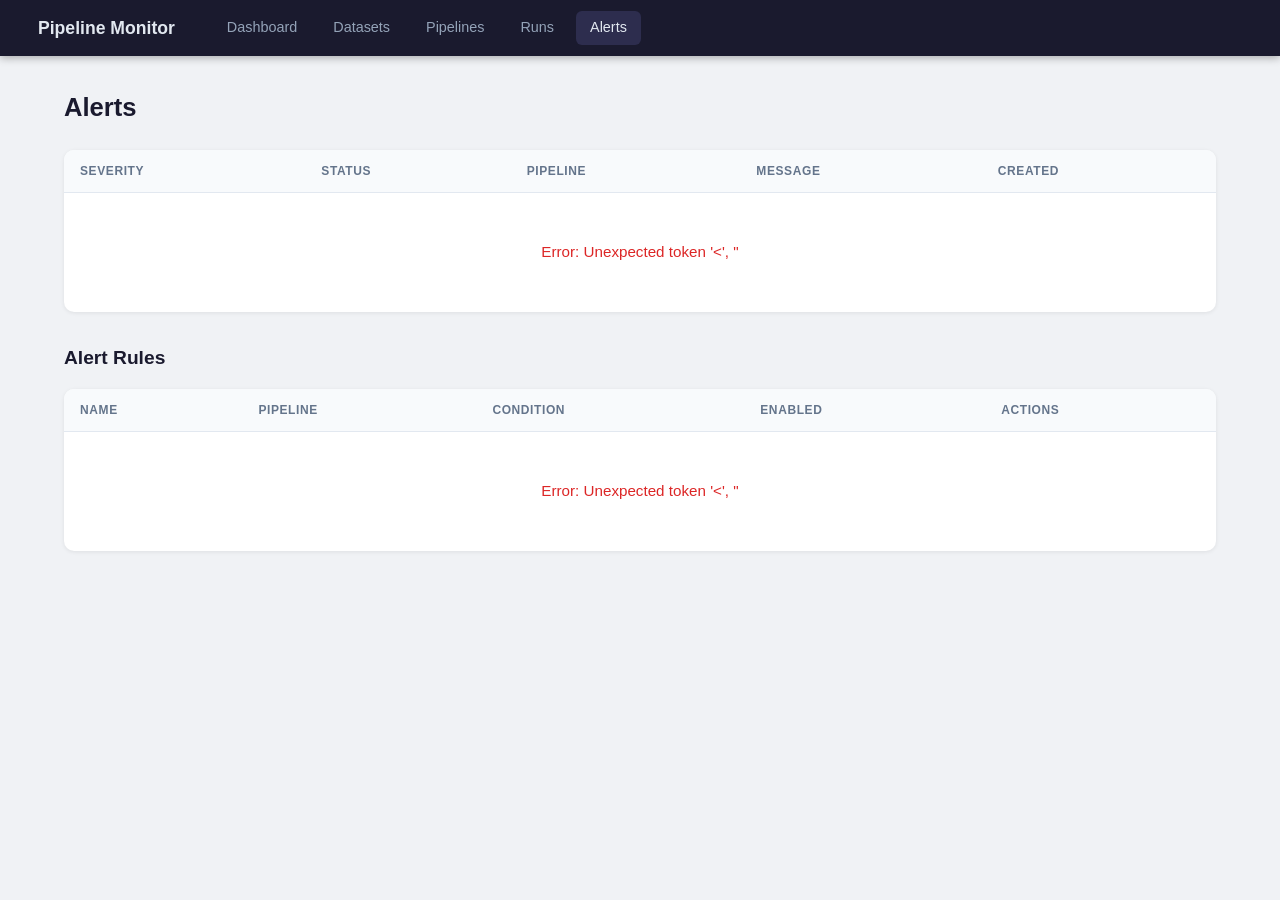
==== frontend/alerts.html @ e5d43736 "Initial commit" ====
<!DOCTYPE html>
<html lang="en">
<head>
<meta charset="UTF-8">
<meta name="viewport" content="width=device-width, initial-scale=1.0">
<title>Pipeline Monitor — Alerts</title>
<link rel="stylesheet" href="css/style.css">
</head>
<body>
<nav>
    <a class="brand" href="index.html">Pipeline Monitor</a>
    <a href="index.html">Dashboard</a>
    <a href="datasets.html">Datasets</a>
    <a href="pipelines.html">Pipelines</a>
    <a href="runs.html">Runs</a>
    <a href="alerts.html">Alerts</a>
</nav>

<div class="container">
    <h1>Alerts</h1>

    <div class="table-wrap">
        <table>
            <thead>
                <tr>
                    <th>Severity</th>
                    <th>Status</th>
                    <th>Pipeline</th>
                    <th>Message</th>
                    <th>Created</th>
                </tr>
            </thead>
            <tbody id="tbody"><tr><td colspan="5" class="state-msg">Loading…</td></tr></tbody>
        </table>
    </div>

    <h2>Alert Rules</h2>
    <div class="table-wrap">
        <table>
            <thead>
                <tr>
                    <th>Name</th>
                    <th>Pipeline</th>
                    <th>Condition</th>
                    <th>Enabled</th>
                    <th>Actions</th>
                </tr>
            </thead>
            <tbody id="rules-tbody"><tr><td colspan="5" class="state-msg">Loading…</td></tr></tbody>
        </table>
    </div>
</div>

<script src="js/api.js"></script>
<script>
navActive();

async function loadAlerts() {
    const tbody = document.getElementById('tbody');
    try {
        const alerts = await API.getAlerts();
        if (!alerts.length) {
            tbody.innerHTML = '<tr><td colspan="5" class="state-msg">No alerts.</td></tr>';
            return;
        }
        tbody.innerHTML = alerts.map(a => `
            <tr>
                <td>${badge('badge-' + a.severity) ? `<span class="badge badge-${a.severity}">${a.severity}</span>` : a.severity}</td>
                <td>${badge(a.status)}</td>
                <td>${a.pipeline_name || a.pipeline_id || '—'}</td>
                <td style="font-size:.85rem">${a.message}</td>
                <td>${fmtDate(a.created_at)}</td>
            </tr>
        `).join('');
    } catch (e) {
        tbody.innerHTML = `<tr><td colspan="5" class="state-msg error">Error: ${e.message}</td></tr>`;
    }
}

async function loadRules() {
    const tbody = document.getElementById('rules-tbody');
    try {
        const rules = await API.getAlertRules();
        if (!rules.length) {
            tbody.innerHTML = '<tr><td colspan="5" class="state-msg">No alert rules.</td></tr>';
            return;
        }
        tbody.innerHTML = rules.map(r => `
            <tr>
                <td>${r.name}</td>
                <td>${r.pipeline_name || r.pipeline_id}</td>
                <td><code style="font-size:.82rem">${r.condition}</code></td>
                <td>${badge(r.enabled ? 'active' : 'inactive')}</td>
                <td>
                    <button class="btn btn-sm" onclick="toggleRule('${r.id}', ${r.enabled})"
                        style="background:${r.enabled ? '#f1f5f9' : '#dcfce7'}">
                        ${r.enabled ? 'Disable' : 'Enable'}
                    </button>
                    <button class="btn btn-danger btn-sm" onclick="deleteRule('${r.id}', '${r.name}')">Delete</button>
                </td>
            </tr>
        `).join('');
    } catch (e) {
        tbody.innerHTML = `<tr><td colspan="5" class="state-msg error">Error: ${e.message}</td></tr>`;
    }
}

async function toggleRule(id, currentEnabled) {
    try {
        await API.patchAlertRule(id, { enabled: !currentEnabled });
        loadRules();
    } catch (e) {
        alert(`Error: ${e.message}`);
    }
}

async function deleteRule(id, name) {
    if (!confirm(`Delete alert rule "${name}"?`)) return;
    try {
        await API.deleteAlertRule(id);
        loadRules();
    } catch (e) {
        alert(`Error: ${e.message}`);
    }
}

loadAlerts();
loadRules();
setInterval(() => { loadAlerts(); loadRules(); }, 15000);
</script>
</body>
</html>
---- frontend/css/style.css ----
*, *::before, *::after { box-sizing: border-box; margin: 0; padding: 0; }

body {
    font-family: -apple-system, BlinkMacSystemFont, 'Segoe UI', Roboto, sans-serif;
    background: #f0f2f5;
    color: #1a1a2e;
    line-height: 1.5;
}

/* Navigation */
nav {
    background: #1a1a2e;
    padding: 0 24px;
    display: flex;
    align-items: center;
    gap: 8px;
    height: 56px;
    position: sticky;
    top: 0;
    z-index: 100;
    box-shadow: 0 2px 8px rgba(0,0,0,0.3);
}
nav .brand {
    font-weight: 700;
    font-size: 1.1rem;
    color: #e2e8f0;
    text-decoration: none;
    margin-right: 16px;
}
nav a {
    color: #94a3b8;
    text-decoration: none;
    padding: 6px 14px;
    border-radius: 6px;
    font-size: 0.9rem;
    transition: background 0.15s, color 0.15s;
}
nav a:hover, nav a.active {
    background: #2d2d4e;
    color: #e2e8f0;
}

/* Layout */
.container {
    max-width: 1200px;
    margin: 0 auto;
    padding: 32px 24px;
}

h1 { font-size: 1.6rem; font-weight: 700; margin-bottom: 24px; }
h2 { font-size: 1.2rem; font-weight: 600; margin-bottom: 16px; }

/* Summary cards */
.cards {
    display: grid;
    grid-template-columns: repeat(auto-fill, minmax(180px, 1fr));
    gap: 16px;
    margin-bottom: 32px;
}
.card {
    background: #fff;
    border-radius: 10px;
    padding: 20px;
    box-shadow: 0 1px 4px rgba(0,0,0,0.08);
}
.card .label {
    font-size: 0.8rem;
    color: #64748b;
    text-transform: uppercase;
    letter-spacing: 0.05em;
    margin-bottom: 8px;
}
.card .value {
    font-size: 2rem;
    font-weight: 700;
    color: #1a1a2e;
}
.card.danger .value { color: #dc2626; }
.card.warn   .value { color: #d97706; }
.card.ok     .value { color: #16a34a; }

/* Tables */
.table-wrap {
    background: #fff;
    border-radius: 10px;
    box-shadow: 0 1px 4px rgba(0,0,0,0.08);
    overflow: hidden;
    margin-bottom: 32px;
}
table {
    width: 100%;
    border-collapse: collapse;
    font-size: 0.9rem;
}
th {
    background: #f8fafc;
    padding: 12px 16px;
    text-align: left;
    font-size: 0.75rem;
    text-transform: uppercase;
    letter-spacing: 0.05em;
    color: #64748b;
    border-bottom: 1px solid #e2e8f0;
}
td {
    padding: 12px 16px;
    border-bottom: 1px solid #f1f5f9;
    vertical-align: top;
}
tr:last-child td { border-bottom: none; }
tr:hover td { background: #f8fafc; }

/* Status badges */
.badge {
    display: inline-block;
    padding: 2px 10px;
    border-radius: 999px;
    font-size: 0.75rem;
    font-weight: 600;
    text-transform: uppercase;
    letter-spacing: 0.03em;
}
.badge-success  { background: #dcfce7; color: #16a34a; }
.badge-failed   { background: #fee2e2; color: #dc2626; }
.badge-running  { background: #fef9c3; color: #ca8a04; }
.badge-pending  { background: #f1f5f9; color: #64748b; }
.badge-open     { background: #fee2e2; color: #dc2626; }
.badge-resolved { background: #dcfce7; color: #16a34a; }
.badge-active   { background: #dbeafe; color: #1d4ed8; }
.badge-inactive { background: #f1f5f9; color: #64748b; }
.badge-warning  { background: #fef3c7; color: #d97706; }
.badge-critical { background: #fee2e2; color: #dc2626; }
.badge-info     { background: #dbeafe; color: #1d4ed8; }

/* Buttons */
.btn {
    display: inline-block;
    padding: 6px 14px;
    border-radius: 6px;
    font-size: 0.85rem;
    font-weight: 500;
    cursor: pointer;
    border: none;
    transition: opacity 0.15s;
    text-decoration: none;
}
.btn:hover { opacity: 0.85; }
.btn-primary { background: #3b82f6; color: #fff; }
.btn-success { background: #16a34a; color: #fff; }
.btn-danger  { background: #dc2626; color: #fff; }
.btn-sm { padding: 4px 10px; font-size: 0.8rem; }

/* Filters */
.filters {
    display: flex;
    gap: 12px;
    flex-wrap: wrap;
    margin-bottom: 20px;
    align-items: flex-end;
}
.filters label { font-size: 0.8rem; color: #64748b; display: block; margin-bottom: 4px; }
.filters select, .filters input {
    padding: 7px 10px;
    border: 1px solid #cbd5e1;
    border-radius: 6px;
    font-size: 0.85rem;
    background: #fff;
}

/* Steps list */
.steps { margin-top: 8px; }
.step {
    display: flex;
    align-items: center;
    gap: 8px;
    font-size: 0.82rem;
    padding: 3px 0;
}
.step .step-name { width: 90px; color: #334155; }

/* State messages */
.state-msg {
    text-align: center;
    padding: 48px;
    color: #94a3b8;
    font-size: 0.95rem;
}
.state-msg.error { color: #dc2626; }

/* Details panel */
.detail-row { display: flex; gap: 6px; align-items: baseline; padding: 4px 0; font-size: 0.85rem; }
.detail-row .key { color: #64748b; min-width: 140px; }

/* Expandable */
.expand-btn {
    background: none;
    border: none;
    cursor: pointer;
    color: #3b82f6;
    font-size: 0.82rem;
    padding: 0;
    text-decoration: underline;
}
.details-panel {
    background: #f8fafc;
    border-top: 1px solid #e2e8f0;
    padding: 16px;
    display: none;
}
.details-panel.open { display: block; }
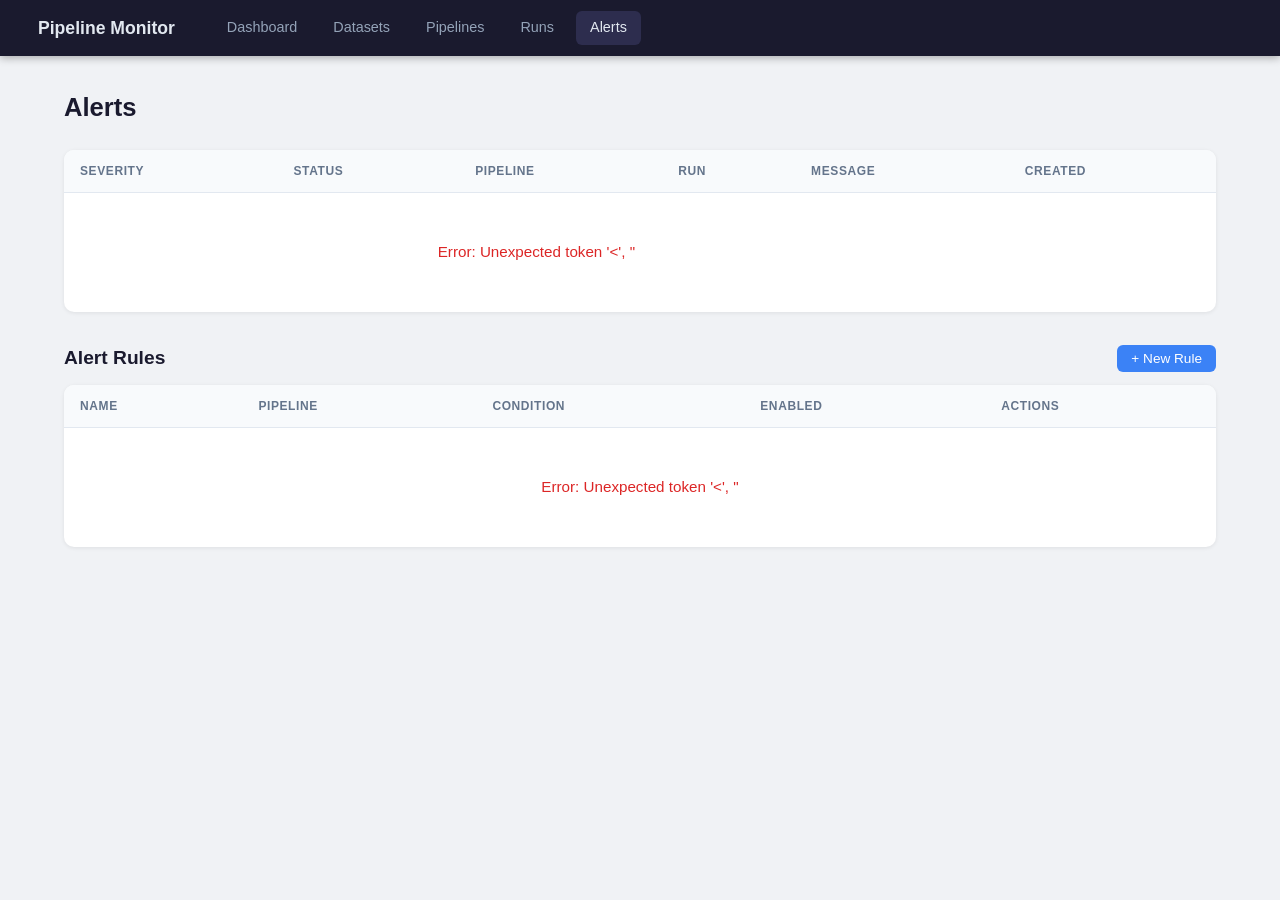
==== commit db88ccbc: "feat: add pipeline create form, activate/deactivate, run stats, alert rule form, run column in alert" ====
--- a/frontend/alerts.html
+++ b/frontend/alerts.html
@@ -26,15 +26,46 @@
                     <th>Severity</th>
                     <th>Status</th>
                     <th>Pipeline</th>
+                    <th>Run</th>
                     <th>Message</th>
                     <th>Created</th>
                 </tr>
             </thead>
-            <tbody id="tbody"><tr><td colspan="5" class="state-msg">Loading…</td></tr></tbody>
+            <tbody id="tbody"><tr><td colspan="6" class="state-msg">Loading…</td></tr></tbody>
         </table>
     </div>
 
-    <h2>Alert Rules</h2>
+    <div style="display:flex;justify-content:space-between;align-items:center;margin:32px 0 12px;">
+        <h2 style="margin:0">Alert Rules</h2>
+        <button class="btn btn-primary" onclick="showRuleForm()">+ New Rule</button>
+    </div>
+
+    <!-- Create alert rule form -->
+    <div id="rule-form-wrap" style="display:none;background:#fff;border-radius:10px;padding:24px;margin-bottom:24px;box-shadow:0 1px 4px rgba(0,0,0,0.08);">
+        <h3 style="margin-bottom:16px">New Alert Rule</h3>
+        <div style="display:grid;grid-template-columns:1fr 1fr;gap:12px;">
+            <div>
+                <label style="font-size:.8rem;color:#64748b;display:block;margin-bottom:4px">Rule name *</label>
+                <input id="rf-name" type="text" placeholder="runtime-exceeded" style="width:100%;padding:8px;border:1px solid #cbd5e1;border-radius:6px;">
+            </div>
+            <div>
+                <label style="font-size:.8rem;color:#64748b;display:block;margin-bottom:4px">Pipeline *</label>
+                <select id="rf-pipeline" style="width:100%;padding:8px;border:1px solid #cbd5e1;border-radius:6px;">
+                    <option value="">— select pipeline —</option>
+                </select>
+            </div>
+            <div style="grid-column:1/-1">
+                <label style="font-size:.8rem;color:#64748b;display:block;margin-bottom:4px">Condition *</label>
+                <input id="rf-condition" type="text" placeholder="runtime > 10m" style="width:100%;padding:8px;border:1px solid #cbd5e1;border-radius:6px;">
+            </div>
+        </div>
+        <div id="rule-form-error" style="color:#dc2626;font-size:.85rem;margin-top:8px;display:none;"></div>
+        <div style="margin-top:16px;display:flex;gap:8px;">
+            <button class="btn btn-success" onclick="submitRuleForm()">Create</button>
+            <button class="btn" onclick="hideRuleForm()" style="background:#f1f5f9">Cancel</button>
+        </div>
+    </div>
+
     <div class="table-wrap">
         <table>
             <thead>
@@ -65,9 +96,10 @@
         }
         tbody.innerHTML = alerts.map(a => `
             <tr>
-                <td>${badge('badge-' + a.severity) ? `<span class="badge badge-${a.severity}">${a.severity}</span>` : a.severity}</td>
+                <td><span class="badge badge-${a.severity}">${a.severity}</span></td>
                 <td>${badge(a.status)}</td>
                 <td>${a.pipeline_name || a.pipeline_id || '—'}</td>
+                <td style="font-size:.78rem;color:#64748b;font-family:monospace">${a.run_id ? a.run_id.slice(0, 8) + '…' : '—'}</td>
                 <td style="font-size:.85rem">${a.message}</td>
                 <td>${fmtDate(a.created_at)}</td>
             </tr>
@@ -124,6 +156,44 @@
     }
 }
 
+async function showRuleForm() {
+    document.getElementById('rule-form-wrap').style.display = 'block';
+    const sel = document.getElementById('rf-pipeline');
+    if (sel.options.length <= 1) {
+        try {
+            const pipelines = await API.getPipelines();
+            pipelines.forEach(p => {
+                const o = document.createElement('option');
+                o.value = p.id;
+                o.textContent = p.name;
+                sel.appendChild(o);
+            });
+        } catch {}
+    }
+}
+
+function hideRuleForm() {
+    document.getElementById('rule-form-wrap').style.display = 'none';
+    document.getElementById('rule-form-error').style.display = 'none';
+}
+
+async function submitRuleForm() {
+    const errEl = document.getElementById('rule-form-error');
+    errEl.style.display = 'none';
+    try {
+        await API.createAlertRule({
+            name: document.getElementById('rf-name').value.trim(),
+            pipeline_id: document.getElementById('rf-pipeline').value,
+            condition: document.getElementById('rf-condition').value.trim(),
+        });
+        hideRuleForm();
+        loadRules();
+    } catch (e) {
+        errEl.textContent = e.message;
+        errEl.style.display = 'block';
+    }
+}
+
 loadAlerts();
 loadRules();
 setInterval(() => { loadAlerts(); loadRules(); }, 15000);
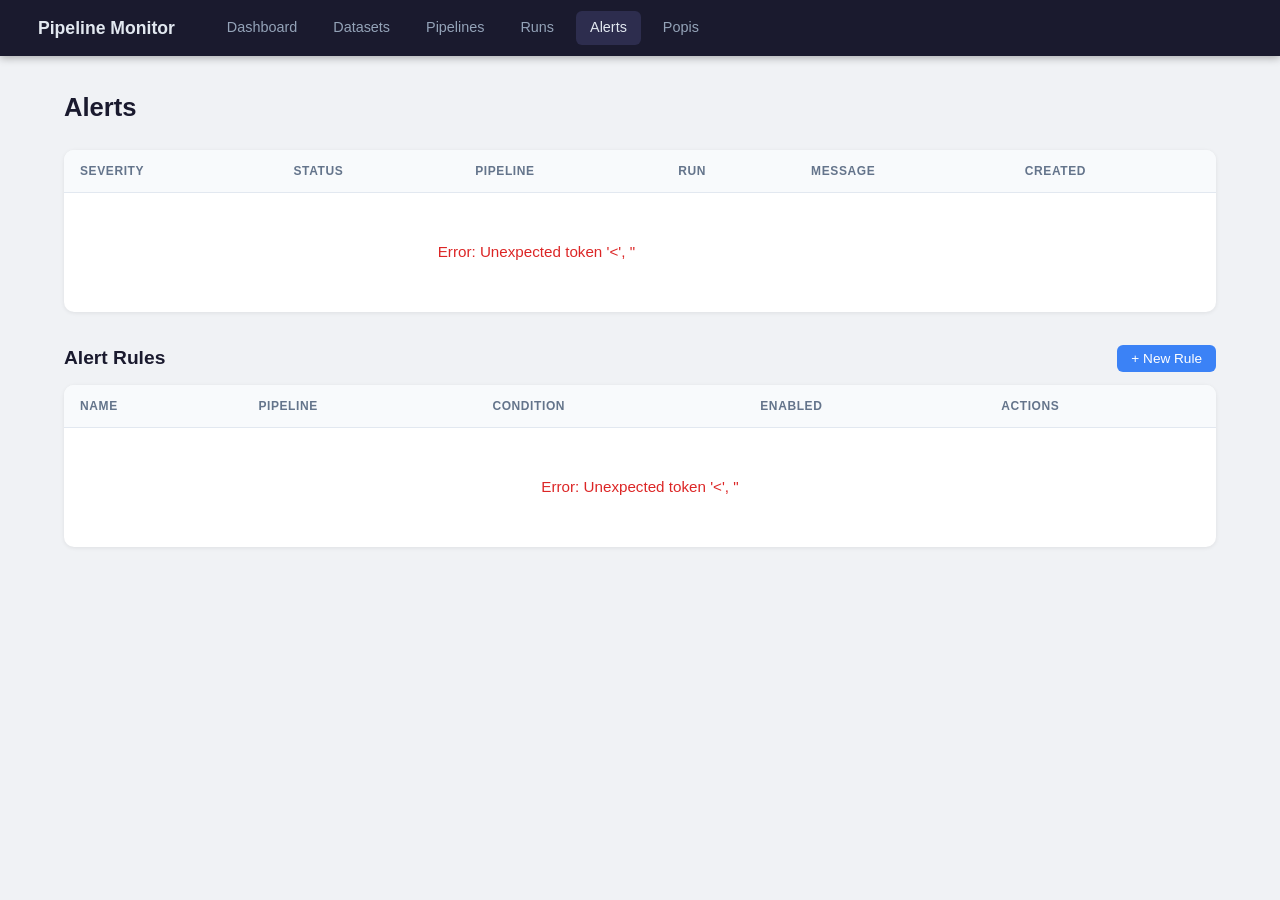
==== commit b9823abc: "feat: add Popis page with project description and update nav - New frontend/popis.html: full project" ====
--- a/frontend/alerts.html
+++ b/frontend/alerts.html
@@ -14,6 +14,7 @@
     <a href="pipelines.html">Pipelines</a>
     <a href="runs.html">Runs</a>
     <a href="alerts.html">Alerts</a>
+    <a href="popis.html">Popis</a>
 </nav>
 
 <div class="container">
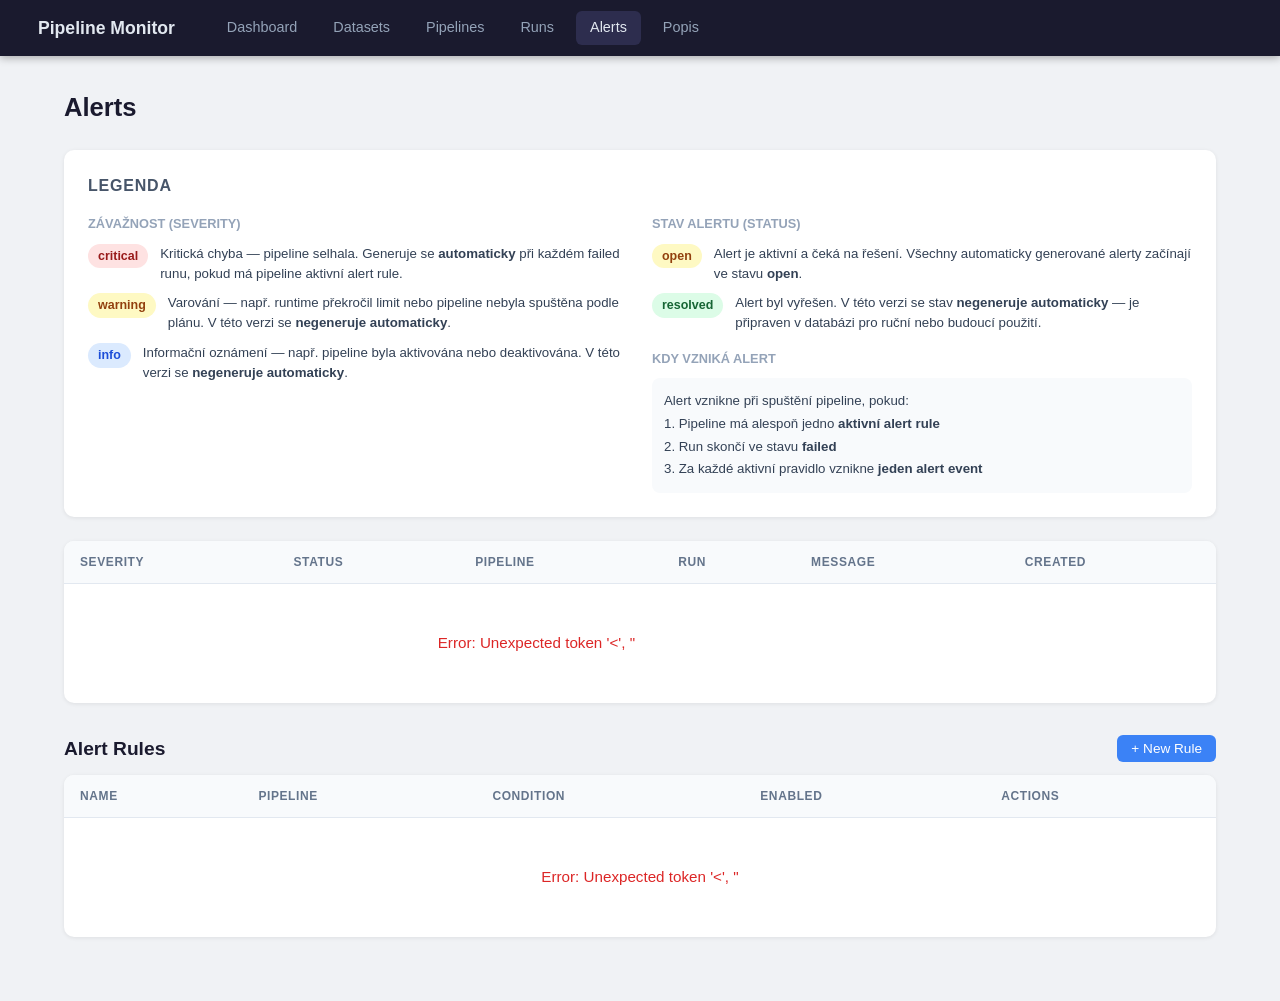
==== commit 19c97637: "feat: add alert legend panel explaining severity levels and statuses" ====
--- a/frontend/alerts.html
+++ b/frontend/alerts.html
@@ -19,6 +19,54 @@
 
 <div class="container">
     <h1>Alerts</h1>
+
+    <!-- Legend -->
+    <div style="background:#fff;border-radius:10px;padding:24px;margin-bottom:24px;box-shadow:0 1px 4px rgba(0,0,0,0.08);">
+        <h2 style="margin-top:0;margin-bottom:16px;font-size:1rem;color:#475569;text-transform:uppercase;letter-spacing:.05em">Legenda</h2>
+        <div style="display:grid;grid-template-columns:1fr 1fr;gap:24px;">
+
+            <div>
+                <p style="font-size:.8rem;font-weight:700;color:#94a3b8;margin:0 0 10px">ZÁVAŽNOST (SEVERITY)</p>
+                <div style="display:flex;flex-direction:column;gap:10px;">
+                    <div style="display:flex;align-items:flex-start;gap:12px;">
+                        <span style="background:#fee2e2;color:#991b1b;padding:3px 10px;border-radius:20px;font-size:.78rem;font-weight:700;white-space:nowrap">critical</span>
+                        <span style="font-size:.83rem;color:#334155">Kritická chyba — pipeline selhala. Generuje se <strong>automaticky</strong> při každém failed runu, pokud má pipeline aktivní alert rule.</span>
+                    </div>
+                    <div style="display:flex;align-items:flex-start;gap:12px;">
+                        <span style="background:#fef9c3;color:#92400e;padding:3px 10px;border-radius:20px;font-size:.78rem;font-weight:700;white-space:nowrap">warning</span>
+                        <span style="font-size:.83rem;color:#334155">Varování — např. runtime překročil limit nebo pipeline nebyla spuštěna podle plánu. V této verzi se <strong>negeneruje automaticky</strong>.</span>
+                    </div>
+                    <div style="display:flex;align-items:flex-start;gap:12px;">
+                        <span style="background:#dbeafe;color:#1d4ed8;padding:3px 10px;border-radius:20px;font-size:.78rem;font-weight:700;white-space:nowrap">info</span>
+                        <span style="font-size:.83rem;color:#334155">Informační oznámení — např. pipeline byla aktivována nebo deaktivována. V této verzi se <strong>negeneruje automaticky</strong>.</span>
+                    </div>
+                </div>
+            </div>
+
+            <div>
+                <p style="font-size:.8rem;font-weight:700;color:#94a3b8;margin:0 0 10px">STAV ALERTU (STATUS)</p>
+                <div style="display:flex;flex-direction:column;gap:10px;">
+                    <div style="display:flex;align-items:flex-start;gap:12px;">
+                        <span style="background:#fef9c3;color:#92400e;padding:3px 10px;border-radius:20px;font-size:.78rem;font-weight:700;white-space:nowrap">open</span>
+                        <span style="font-size:.83rem;color:#334155">Alert je aktivní a čeká na řešení. Všechny automaticky generované alerty začínají ve stavu <strong>open</strong>.</span>
+                    </div>
+                    <div style="display:flex;align-items:flex-start;gap:12px;">
+                        <span style="background:#dcfce7;color:#166534;padding:3px 10px;border-radius:20px;font-size:.78rem;font-weight:700;white-space:nowrap">resolved</span>
+                        <span style="font-size:.83rem;color:#334155">Alert byl vyřešen. V této verzi se stav <strong>negeneruje automaticky</strong> — je připraven v databázi pro ruční nebo budoucí použití.</span>
+                    </div>
+                </div>
+
+                <p style="font-size:.8rem;font-weight:700;color:#94a3b8;margin:16px 0 10px">KDY VZNIKÁ ALERT</p>
+                <div style="font-size:.83rem;color:#334155;line-height:1.7;background:#f8fafc;border-radius:8px;padding:12px;">
+                    Alert vznikne při spuštění pipeline, pokud:<br>
+                    1. Pipeline má alespoň jedno <strong>aktivní alert rule</strong><br>
+                    2. Run skončí ve stavu <strong>failed</strong><br>
+                    3. Za každé aktivní pravidlo vznikne <strong>jeden alert event</strong>
+                </div>
+            </div>
+
+        </div>
+    </div>
 
     <div class="table-wrap">
         <table>
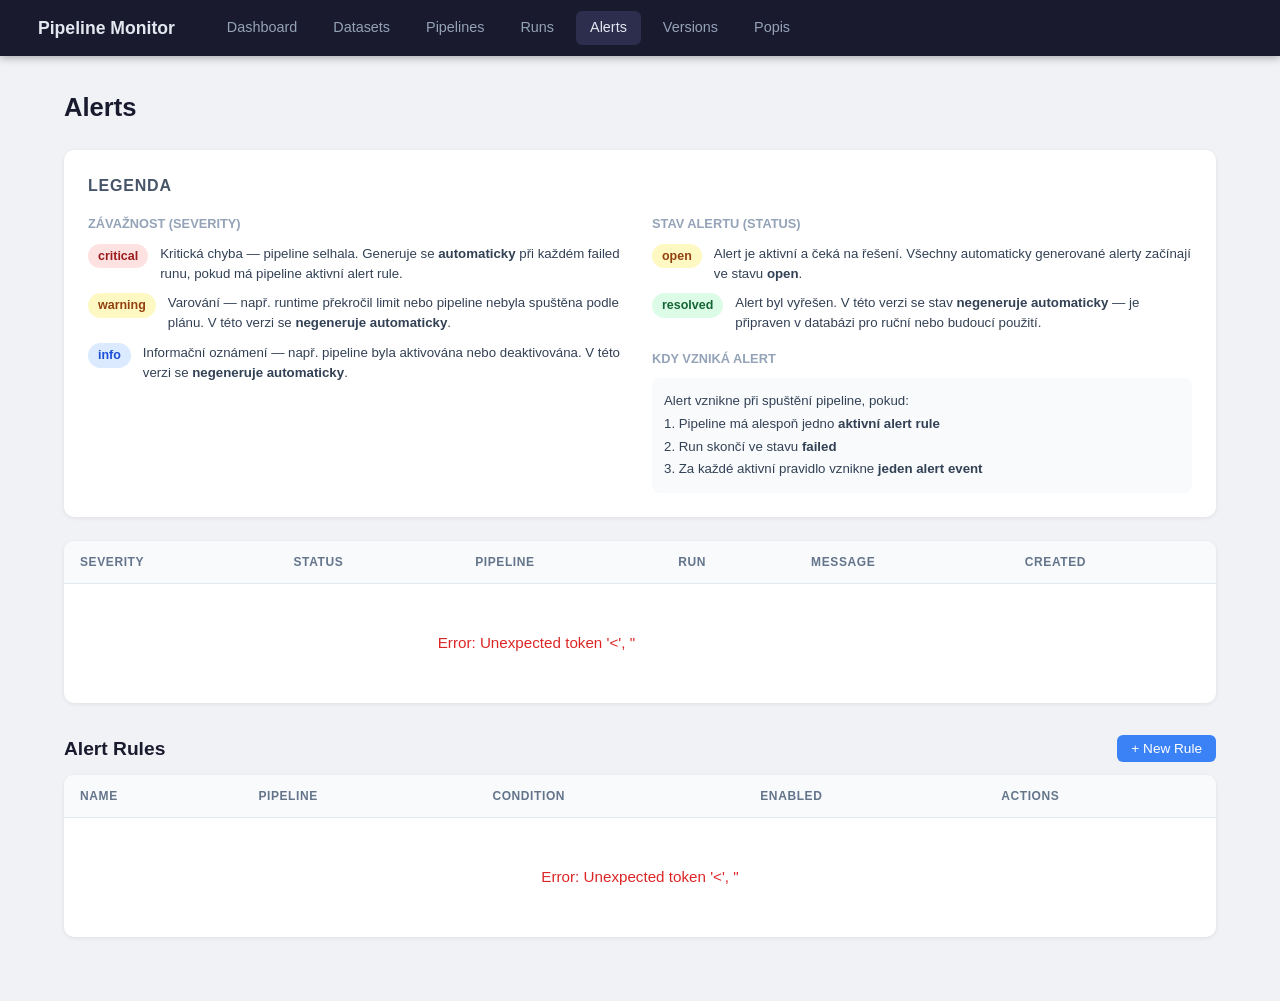
==== commit c8b95933: "feat: add standalone Versions page with stats, filters and full version table - New frontend/version" ====
--- a/frontend/alerts.html
+++ b/frontend/alerts.html
@@ -14,6 +14,7 @@
     <a href="pipelines.html">Pipelines</a>
     <a href="runs.html">Runs</a>
     <a href="alerts.html">Alerts</a>
+    <a href="versions.html">Versions</a>
     <a href="popis.html">Popis</a>
 </nav>
 
